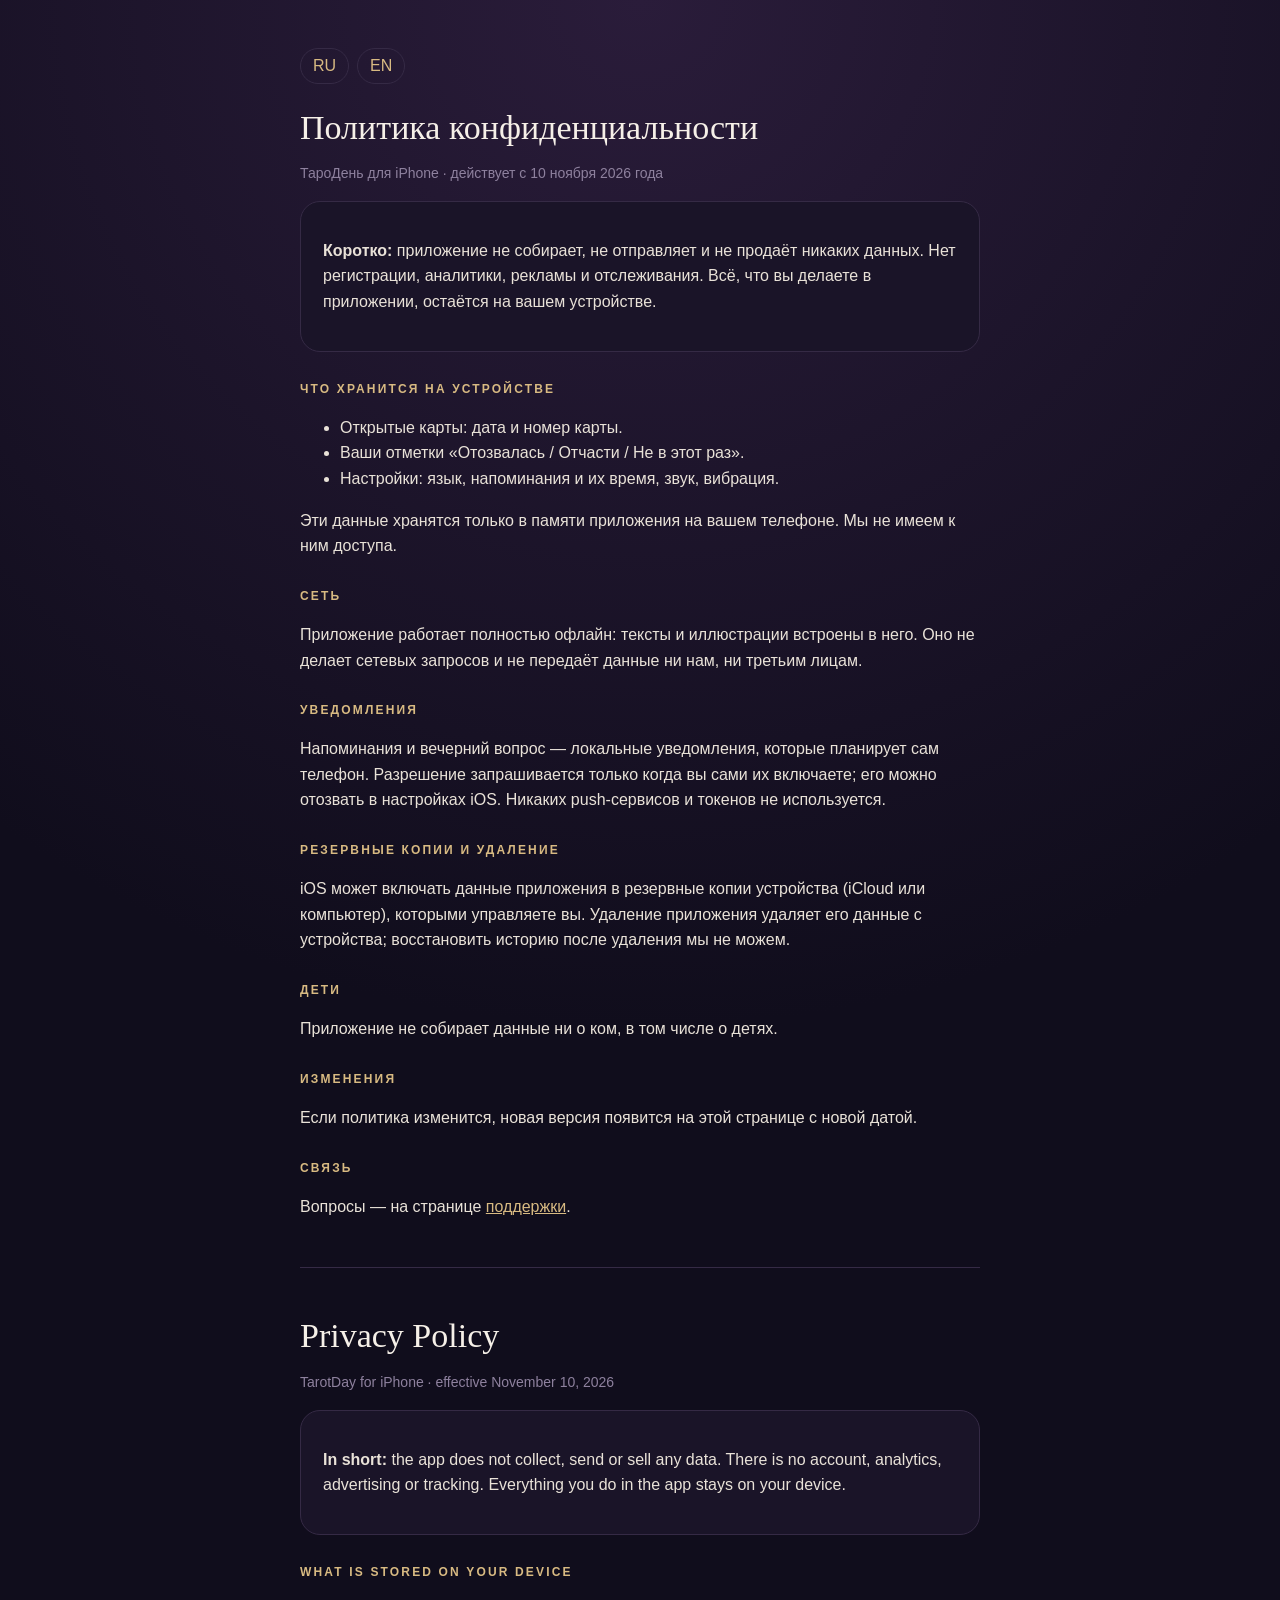
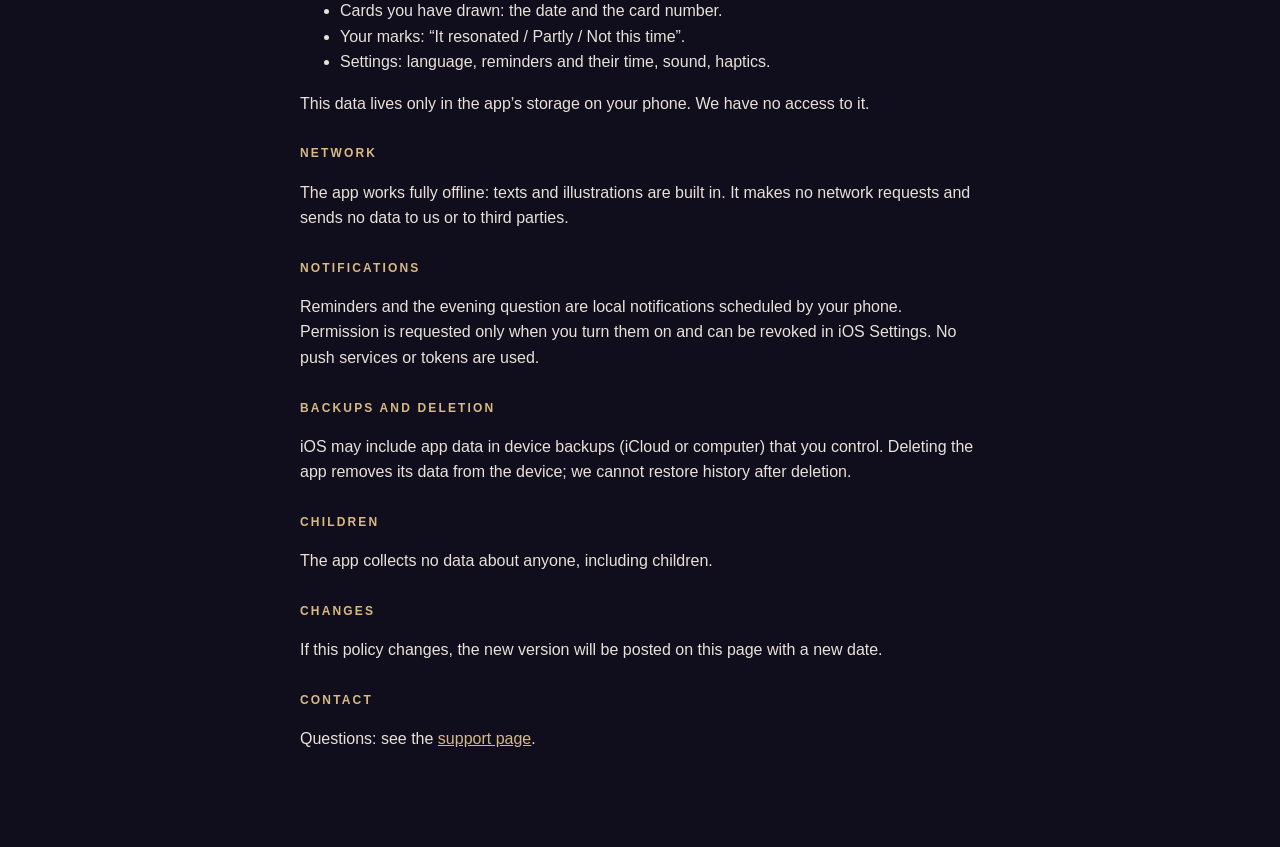
==== privacy.html @ 5db846ff "Add privacy, terms and support pages" ====
<!doctype html>
<html lang="ru">
<head>
<meta charset="utf-8"><meta name="viewport" content="width=device-width,initial-scale=1">
<title>Конфиденциальность · ТароДень / Privacy · TarotDay</title>
<link rel="stylesheet" href="style.css">
</head>
<body><main>
<div class="lang"><a href="#ru">RU</a><a href="#en">EN</a></div>
<section id="ru">
<h1>Политика конфиденциальности</h1>
<p class="small">ТароДень для iPhone · действует с 10 ноября 2026 года</p>
<div class="card"><p><strong>Коротко:</strong> приложение не собирает, не отправляет и не продаёт никаких данных. Нет регистрации, аналитики, рекламы и отслеживания. Всё, что вы делаете в приложении, остаётся на вашем устройстве.</p></div>
<h3>Что хранится на устройстве</h3>
<ul>
<li>Открытые карты: дата и номер карты.</li>
<li>Ваши отметки «Отозвалась / Отчасти / Не в этот раз».</li>
<li>Настройки: язык, напоминания и их время, звук, вибрация.</li>
</ul>
<p>Эти данные хранятся только в памяти приложения на вашем телефоне. Мы не имеем к ним доступа.</p>
<h3>Сеть</h3>
<p>Приложение работает полностью офлайн: тексты и иллюстрации встроены в него. Оно не делает сетевых запросов и не передаёт данные ни нам, ни третьим лицам.</p>
<h3>Уведомления</h3>
<p>Напоминания и вечерний вопрос — локальные уведомления, которые планирует сам телефон. Разрешение запрашивается только когда вы сами их включаете; его можно отозвать в настройках iOS. Никаких push-сервисов и токенов не используется.</p>
<h3>Резервные копии и удаление</h3>
<p>iOS может включать данные приложения в резервные копии устройства (iCloud или компьютер), которыми управляете вы. Удаление приложения удаляет его данные с устройства; восстановить историю после удаления мы не можем.</p>
<h3>Дети</h3>
<p>Приложение не собирает данные ни о ком, в том числе о детях.</p>
<h3>Изменения</h3>
<p>Если политика изменится, новая версия появится на этой странице с новой датой.</p>
<h3>Связь</h3>
<p>Вопросы — на странице <a href="support.html">поддержки</a>.</p>
</section>
<hr>
<section id="en">
<h1>Privacy Policy</h1>
<p class="small">TarotDay for iPhone · effective November 10, 2026</p>
<div class="card"><p><strong>In short:</strong> the app does not collect, send or sell any data. There is no account, analytics, advertising or tracking. Everything you do in the app stays on your device.</p></div>
<h3>What is stored on your device</h3>
<ul>
<li>Cards you have drawn: the date and the card number.</li>
<li>Your marks: “It resonated / Partly / Not this time”.</li>
<li>Settings: language, reminders and their time, sound, haptics.</li>
</ul>
<p>This data lives only in the app’s storage on your phone. We have no access to it.</p>
<h3>Network</h3>
<p>The app works fully offline: texts and illustrations are built in. It makes no network requests and sends no data to us or to third parties.</p>
<h3>Notifications</h3>
<p>Reminders and the evening question are local notifications scheduled by your phone. Permission is requested only when you turn them on and can be revoked in iOS Settings. No push services or tokens are used.</p>
<h3>Backups and deletion</h3>
<p>iOS may include app data in device backups (iCloud or computer) that you control. Deleting the app removes its data from the device; we cannot restore history after deletion.</p>
<h3>Children</h3>
<p>The app collects no data about anyone, including children.</p>
<h3>Changes</h3>
<p>If this policy changes, the new version will be posted on this page with a new date.</p>
<h3>Contact</h3>
<p>Questions: see the <a href="support.html#en">support page</a>.</p>
</section>
</main></body></html>
---- style.css ----
:root{--bg:#100D1C;--surface:#1A1428;--gold:#D8BA82;--text:#F6F0E8;--muted:#B6ACC6;--subtle:#8E819E;--border:#352A45}
*{box-sizing:border-box}
html{background:var(--bg)}
body{margin:0;background:radial-gradient(120% 60% at 50% 0%,#2a1c3a 0%,var(--bg) 70%) no-repeat,var(--bg);color:var(--text);font:16px/1.6 -apple-system,BlinkMacSystemFont,"Segoe UI",Roboto,sans-serif;padding:48px 20px 80px}
main{max-width:680px;margin:0 auto}
h1,h2{font-family:Georgia,"Noto Serif",serif;font-weight:400;line-height:1.2}
h1{font-size:34px;margin:0 0 6px}
h2{font-size:24px;margin:40px 0 8px;color:var(--text)}
h3{font-size:12px;letter-spacing:.18em;text-transform:uppercase;color:var(--gold);margin:28px 0 6px;font-weight:600}
p,li{color:#e9e2d8}
.muted{color:var(--muted)}
.small{font-size:14px;color:var(--subtle)}
a{color:var(--gold)}
nav{display:flex;gap:16px;flex-wrap:wrap;margin:8px 0 32px;font-size:15px}
.lang{display:flex;gap:8px;margin:0 0 24px}
.lang a{padding:4px 12px;border:1px solid var(--border);border-radius:999px;text-decoration:none}
.card{background:var(--surface);border:1px solid var(--border);border-radius:20px;padding:20px 22px;margin:16px 0}
hr{border:0;border-top:1px solid var(--border);margin:48px 0}
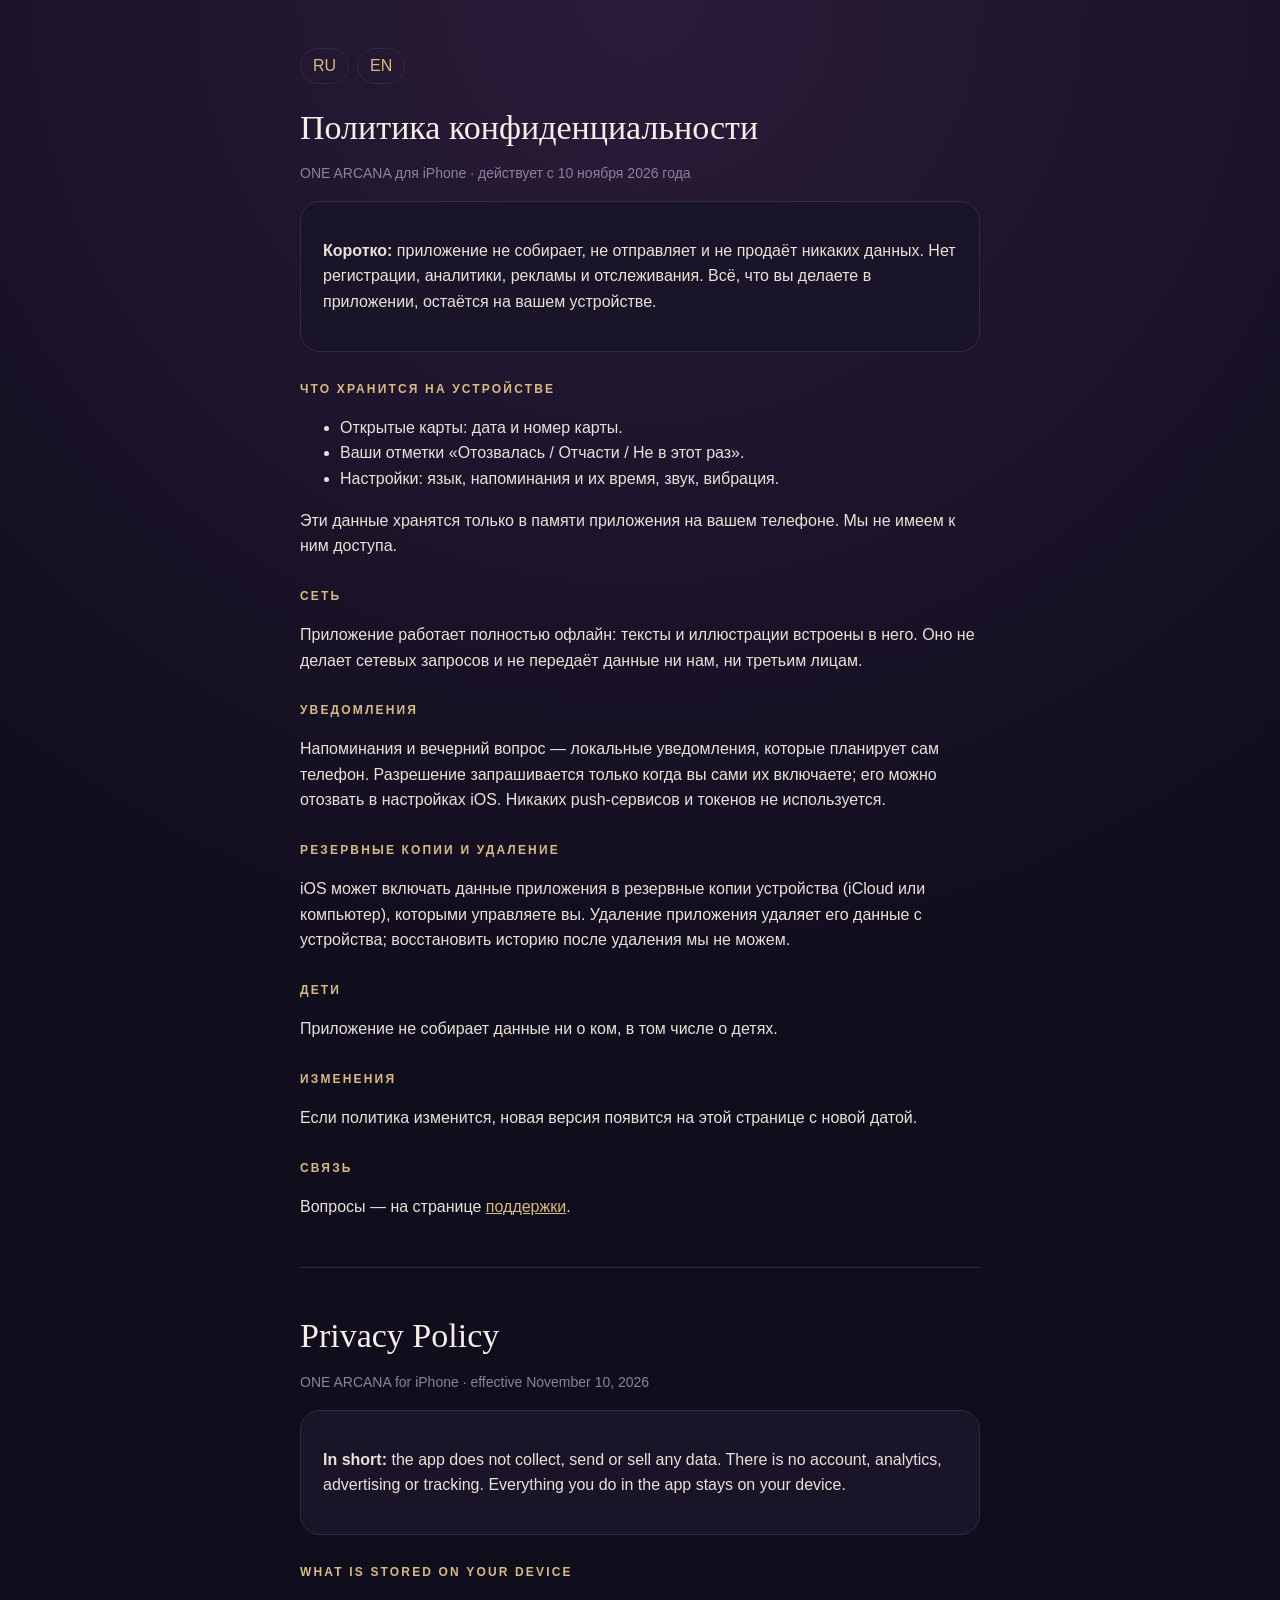
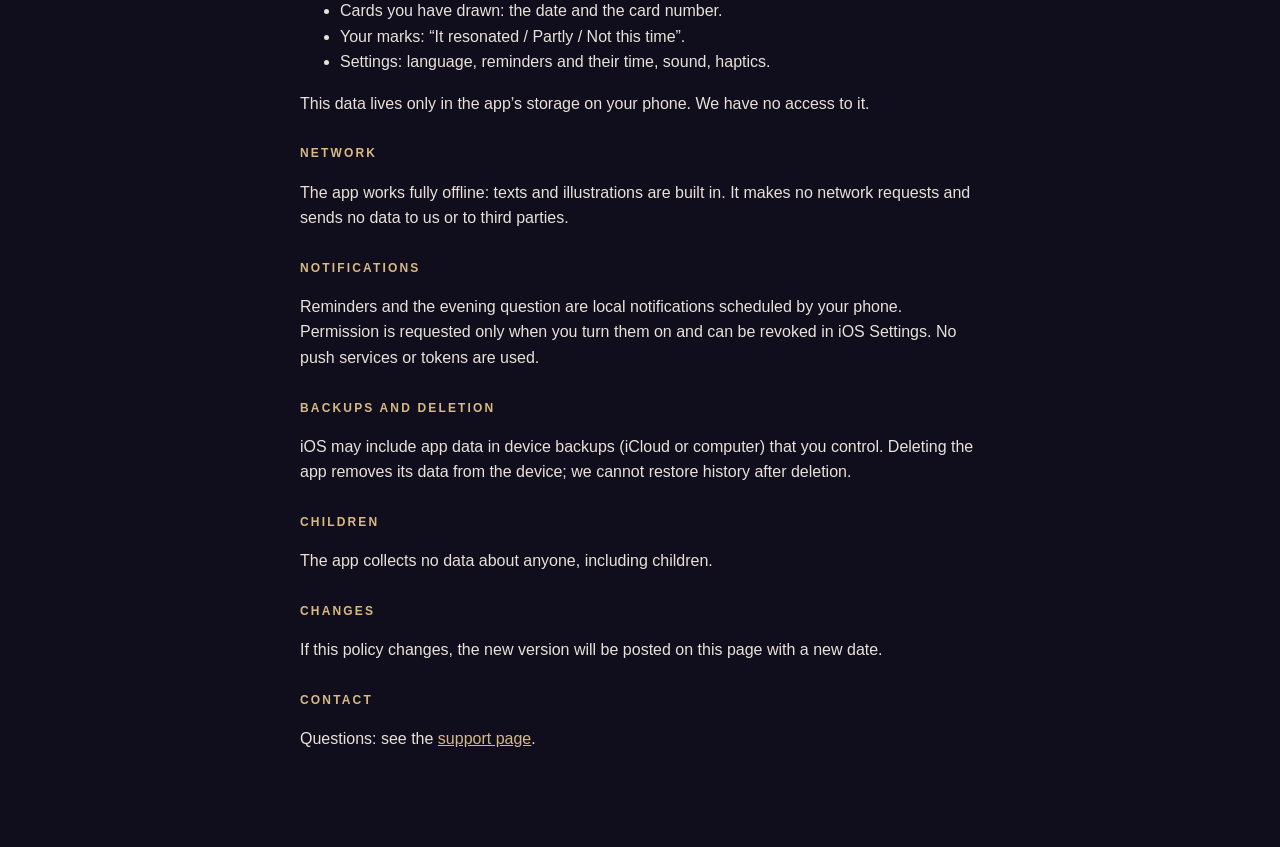
==== commit 6854ea0e: "Rename to ONE ARCANA" ====
--- a/privacy.html
+++ b/privacy.html
@@ -2,14 +2,14 @@
 <html lang="ru">
 <head>
 <meta charset="utf-8"><meta name="viewport" content="width=device-width,initial-scale=1">
-<title>Конфиденциальность · ТароДень / Privacy · TarotDay</title>
+<title>Конфиденциальность · ONE ARCANA</title>
 <link rel="stylesheet" href="style.css">
 </head>
 <body><main>
 <div class="lang"><a href="#ru">RU</a><a href="#en">EN</a></div>
 <section id="ru">
 <h1>Политика конфиденциальности</h1>
-<p class="small">ТароДень для iPhone · действует с 10 ноября 2026 года</p>
+<p class="small">ONE ARCANA для iPhone · действует с 10 ноября 2026 года</p>
 <div class="card"><p><strong>Коротко:</strong> приложение не собирает, не отправляет и не продаёт никаких данных. Нет регистрации, аналитики, рекламы и отслеживания. Всё, что вы делаете в приложении, остаётся на вашем устройстве.</p></div>
 <h3>Что хранится на устройстве</h3>
 <ul>
@@ -34,7 +34,7 @@
 <hr>
 <section id="en">
 <h1>Privacy Policy</h1>
-<p class="small">TarotDay for iPhone · effective November 10, 2026</p>
+<p class="small">ONE ARCANA for iPhone · effective November 10, 2026</p>
 <div class="card"><p><strong>In short:</strong> the app does not collect, send or sell any data. There is no account, analytics, advertising or tracking. Everything you do in the app stays on your device.</p></div>
 <h3>What is stored on your device</h3>
 <ul>
